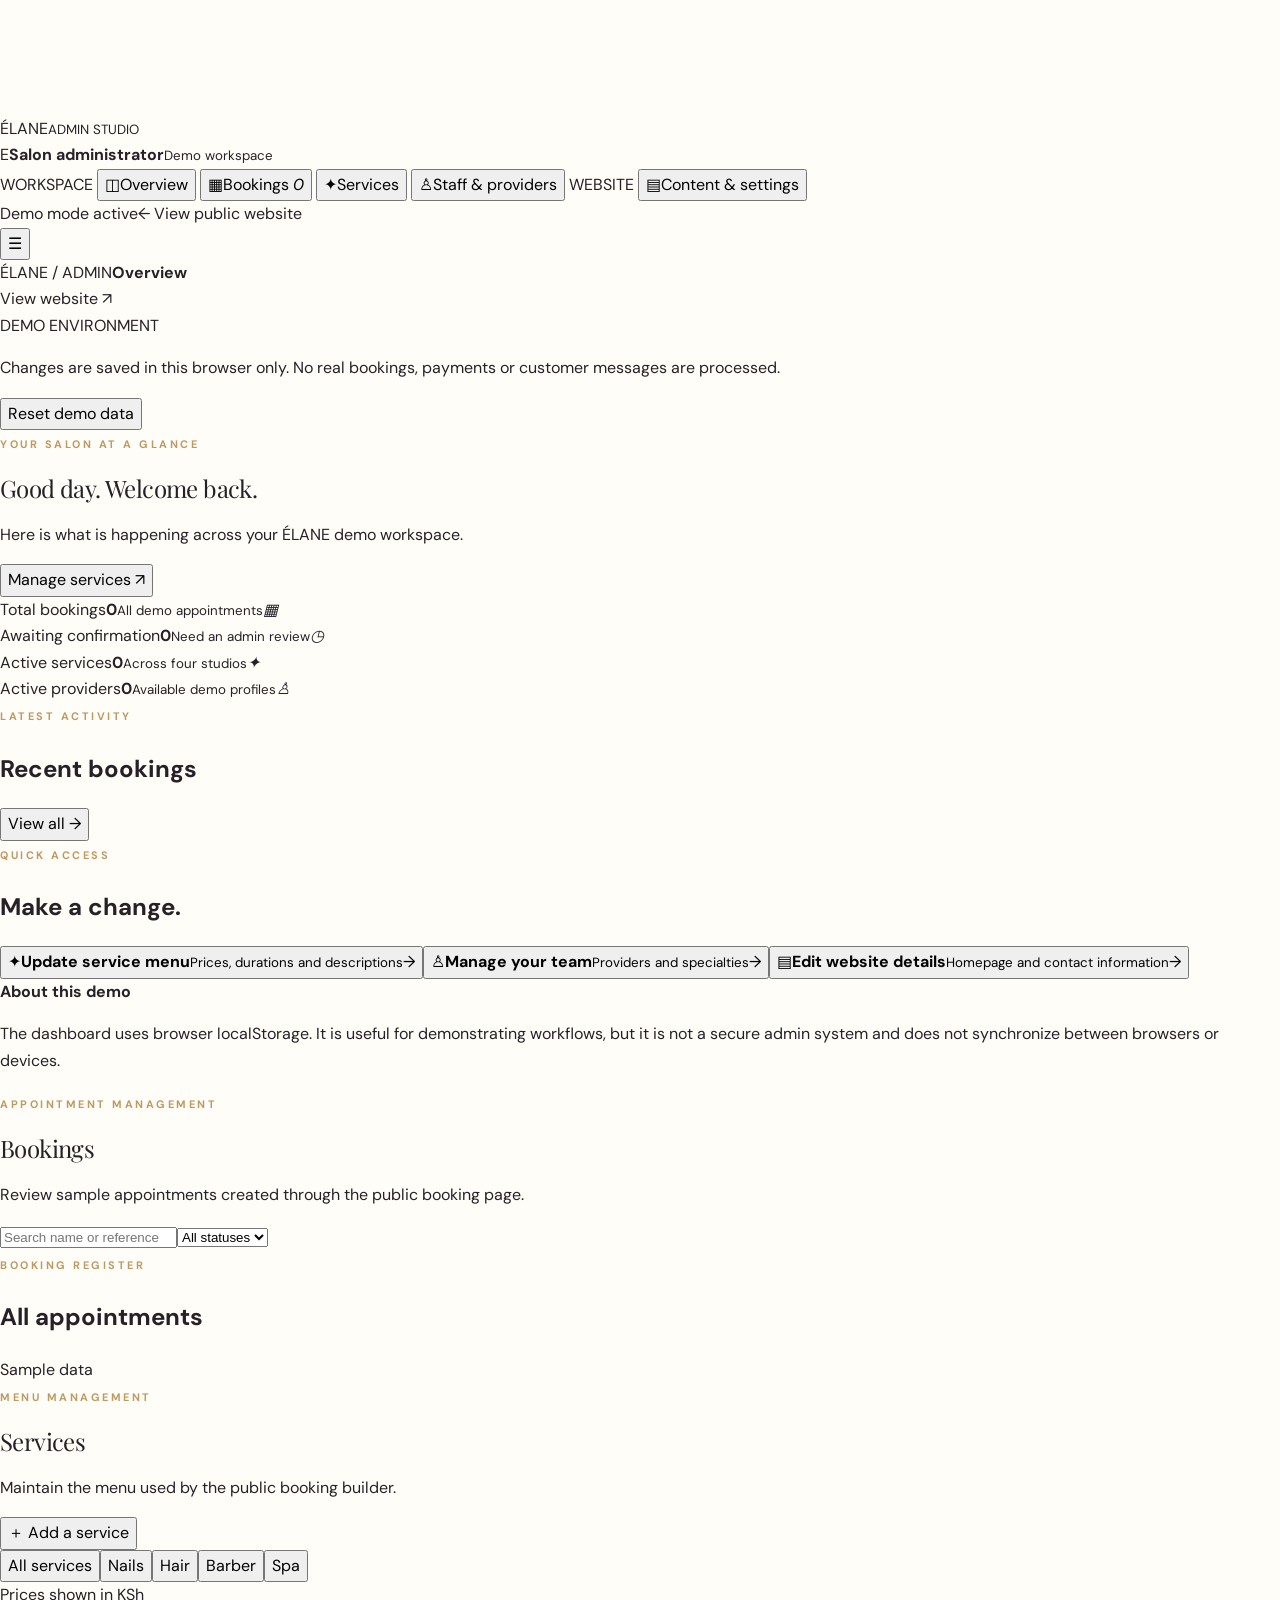
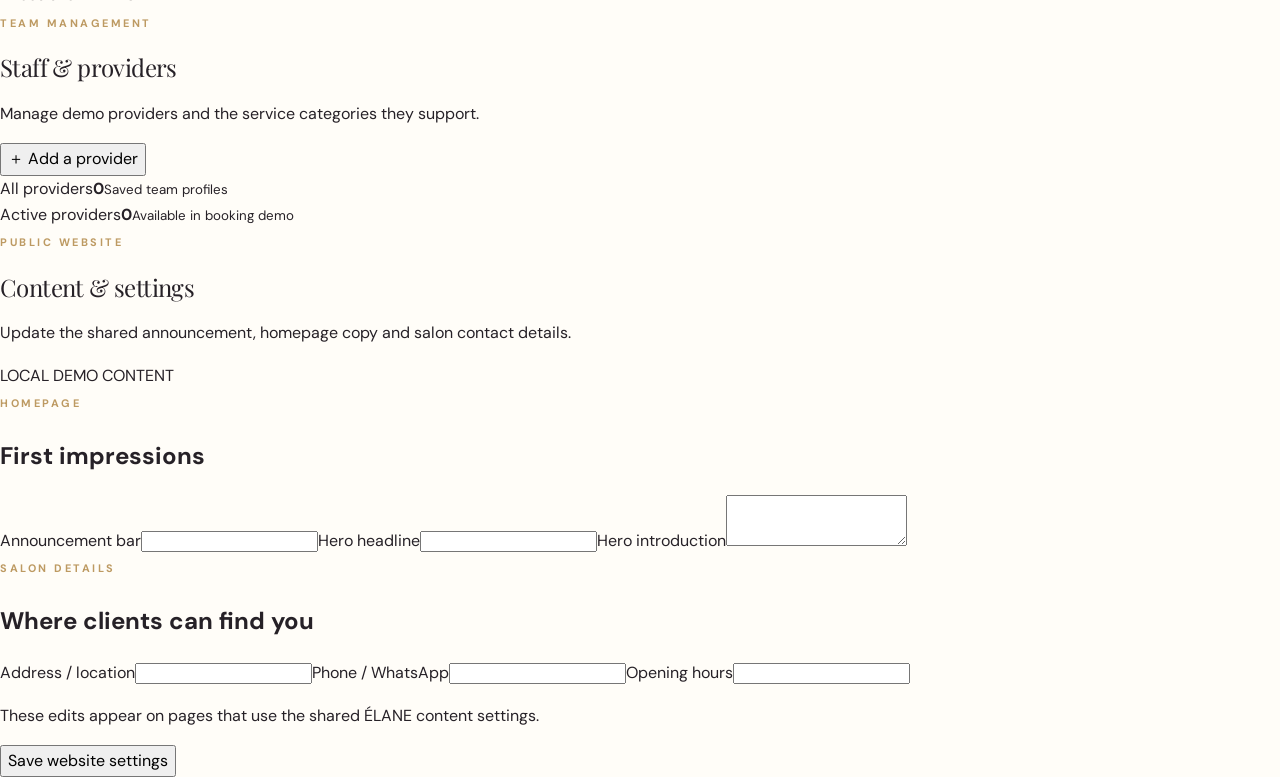
==== admin.html @ 4b51eb9d "Add ÉLANE admin dashboard demo" ====
<!doctype html>
<html lang="en">
<head>
<meta charset="utf-8"><meta name="viewport" content="width=device-width,initial-scale=1"><meta name="theme-color" content="#17151a">
<meta name="description" content="ÉLANE administration demo."><title>Admin Studio | ÉLANE</title>
<link rel="preconnect" href="https://fonts.googleapis.com"><link rel="preconnect" href="https://fonts.gstatic.com" crossorigin>
<link rel="stylesheet" href="assets/site.css"><link rel="stylesheet" href="assets/admin.css">
</head>
<body class="admin-body">
<div class="admin-frame">
<aside class="admin-sidebar" id="admin-sidebar">
<a class="admin-brand" href="index.html">ÉLANE<small>ADMIN STUDIO</small></a>
<div class="admin-profile"><span class="admin-avatar">E</span><span><strong>Salon administrator</strong><small>Demo workspace</small></span></div>
<nav class="admin-nav" aria-label="Admin navigation">
<span class="admin-nav-label">WORKSPACE</span>
<button class="admin-nav-link active" data-view="overview"><span>◫</span>Overview</button>
<button class="admin-nav-link" data-view="bookings"><span>▦</span>Bookings <i id="pending-nav-count">0</i></button>
<button class="admin-nav-link" data-view="services"><span>✦</span>Services</button>
<button class="admin-nav-link" data-view="staff"><span>♙</span>Staff & providers</button>
<span class="admin-nav-label">WEBSITE</span>
<button class="admin-nav-link" data-view="content"><span>▤</span>Content & settings</button>
</nav>
<div class="admin-sidebar-bottom"><span class="demo-status"><i></i> Demo mode active</span><a href="index.html">← View public website</a></div>
</aside>
<main class="admin-main">
<header class="admin-topbar"><button class="admin-mobile-toggle" id="admin-mobile-toggle" aria-label="Open admin menu">☰</button><div><span class="admin-breadcrumb">ÉLANE / ADMIN</span><strong id="page-title">Overview</strong></div><div class="admin-top-actions"><span class="admin-date" id="today-label"></span><a class="admin-view-site" href="index.html">View website ↗</a></div></header>
<div class="admin-content">
<div class="admin-demo-banner"><span>DEMO ENVIRONMENT</span><p>Changes are saved in this browser only. No real bookings, payments or customer messages are processed.</p><button id="reset-demo" type="button">Reset demo data</button></div>
<section class="admin-view active" id="view-overview">
<div class="admin-heading"><div><span class="eyebrow">YOUR SALON AT A GLANCE</span><h1 class="serif">Good day. Welcome back.</h1><p>Here is what is happening across your ÉLANE demo workspace.</p></div><button class="admin-primary" data-go="services">Manage services <span>↗</span></button></div>
<div class="admin-stat-grid">
<article class="admin-stat"><span>Total bookings</span><strong id="stat-bookings">0</strong><small>All demo appointments</small><i>▦</i></article>
<article class="admin-stat"><span>Awaiting confirmation</span><strong id="stat-pending">0</strong><small>Need an admin review</small><i>◷</i></article>
<article class="admin-stat"><span>Active services</span><strong id="stat-services">0</strong><small>Across four studios</small><i>✦</i></article>
<article class="admin-stat"><span>Active providers</span><strong id="stat-staff">0</strong><small>Available demo profiles</small><i>♙</i></article>
</div>
<div class="admin-overview-grid"><article class="admin-panel"><div class="admin-panel-head"><div><span class="eyebrow">LATEST ACTIVITY</span><h2>Recent bookings</h2></div><button class="admin-text-button" data-go="bookings">View all →</button></div><div id="recent-bookings" class="admin-table-wrap"></div></article>
<article class="admin-panel admin-quick-panel"><span class="eyebrow">QUICK ACCESS</span><h2>Make a change.</h2><button data-go="services"><span>✦</span><span><strong>Update service menu</strong><small>Prices, durations and descriptions</small></span>→</button><button data-go="staff"><span>♙</span><span><strong>Manage your team</strong><small>Providers and specialties</small></span>→</button><button data-go="content"><span>▤</span><span><strong>Edit website details</strong><small>Homepage and contact information</small></span>→</button></article></div>
<div class="admin-note"><strong>About this demo</strong><p>The dashboard uses browser localStorage. It is useful for demonstrating workflows, but it is not a secure admin system and does not synchronize between browsers or devices.</p></div>
</section>
<section class="admin-view" id="view-bookings">
<div class="admin-heading"><div><span class="eyebrow">APPOINTMENT MANAGEMENT</span><h1 class="serif">Bookings</h1><p>Review sample appointments created through the public booking page.</p></div><div class="admin-heading-actions"><input id="booking-search" class="admin-search" type="search" placeholder="Search name or reference" aria-label="Search bookings"><select id="booking-filter" class="admin-select" aria-label="Filter bookings"><option value="all">All statuses</option><option value="Pending">Pending</option><option value="Confirmed">Confirmed</option><option value="Cancelled">Cancelled</option></select></div></div>
<article class="admin-panel"><div class="admin-panel-head"><div><span class="eyebrow">BOOKING REGISTER</span><h2>All appointments <small id="booking-count"></small></h2></div><span class="admin-inline-note">Sample data</span></div><div id="bookings-table" class="admin-table-wrap"></div></article>
</section>
<section class="admin-view" id="view-services">
<div class="admin-heading"><div><span class="eyebrow">MENU MANAGEMENT</span><h1 class="serif">Services</h1><p>Maintain the menu used by the public booking builder.</p></div><button class="admin-primary" id="add-service">＋ Add a service</button></div>
<div class="admin-filter-row"><div class="admin-category-filters" id="service-filters"><button class="selected" data-category="All">All services</button><button data-category="Nails">Nails</button><button data-category="Hair">Hair</button><button data-category="Barber">Barber</button><button data-category="Spa">Spa</button></div><span class="admin-inline-note">Prices shown in KSh</span></div>
<article class="admin-panel"><div id="services-list" class="admin-record-list"></div></article>
</section>
<section class="admin-view" id="view-staff">
<div class="admin-heading"><div><span class="eyebrow">TEAM MANAGEMENT</span><h1 class="serif">Staff & providers</h1><p>Manage demo providers and the service categories they support.</p></div><button class="admin-primary" id="add-staff">＋ Add a provider</button></div>
<div class="admin-stat-grid staff-summary"><article class="admin-stat"><span>All providers</span><strong id="staff-total">0</strong><small>Saved team profiles</small></article><article class="admin-stat"><span>Active providers</span><strong id="staff-active">0</strong><small>Available in booking demo</small></article></div>
<article class="admin-panel"><div id="staff-list" class="admin-record-list"></div></article>
</section>
<section class="admin-view" id="view-content">
<div class="admin-heading"><div><span class="eyebrow">PUBLIC WEBSITE</span><h1 class="serif">Content & settings</h1><p>Update the shared announcement, homepage copy and salon contact details.</p></div><span class="admin-saved-label" id="settings-saved">LOCAL DEMO CONTENT</span></div>
<form id="settings-form" class="admin-panel admin-settings-form">
<div class="admin-form-section"><span class="eyebrow">HOMEPAGE</span><h2>First impressions</h2><label>Announcement bar<input name="announcement" maxlength="140" required></label><label>Hero headline<input name="homeHeadline" maxlength="100" required></label><label>Hero introduction<textarea name="homeIntro" rows="3" maxlength="280" required></textarea></label></div>
<div class="admin-form-section"><span class="eyebrow">SALON DETAILS</span><h2>Where clients can find you</h2><div class="admin-form-grid"><label>Address / location<input name="address" maxlength="120" required></label><label>Phone / WhatsApp<input name="phone" maxlength="40" required></label><label class="wide">Opening hours<input name="hours" maxlength="100" required></label></div></div>
<div class="admin-form-actions"><p>These edits appear on pages that use the shared ÉLANE content settings.</p><button class="admin-primary" type="submit">Save website settings</button></div>
</form>
</section>
</div>
</main>
</div>
<div class="admin-modal-backdrop" id="admin-modal" hidden><section class="admin-modal" role="dialog" aria-modal="true" aria-labelledby="modal-title"><div class="admin-modal-head"><div><span class="eyebrow">ÉLANE MANAGEMENT</span><h2 id="modal-title">Add service</h2></div><button id="modal-close" class="admin-icon-button" aria-label="Close dialog">×</button></div><form id="record-form"><div id="record-fields" class="admin-form-grid"></div><label class="admin-checkbox"><input type="checkbox" name="active" checked> Active and visible in the public booking menu</label><div class="admin-form-actions"><button type="button" class="admin-secondary" id="modal-cancel">Cancel</button><button type="submit" class="admin-primary">Save changes</button></div></form></section></div>
<div class="admin-toast" id="admin-toast" role="status" aria-live="polite"></div>
<script src="assets/store.js"></script><script src="assets/admin.js" defer></script>
</body></html>
---- assets/site.css ----
@import url('https://fonts.googleapis.com/css2?family=DM+Sans:wght@400;500;600;700&family=Playfair+Display:wght@400;500;600;700&display=swap');
:root{--night:#17151a;--plum:#352433;--wine:#623d50;--gold:#bd9a62;--gold-light:#dfc99f;--ivory:#f7f2e9;--paper:#fffdf8;--ink:#262127;--muted:#756d72;--line:#35243320;--serif:'Playfair Display',Georgia,serif;--sans:'DM Sans',Arial,sans-serif;--radius:28px;--shadow:0 22px 60px #21172214}
*{box-sizing:border-box}html{scroll-behavior:smooth;scroll-padding-top:105px}body{margin:0;background:var(--paper);color:var(--ink);font:16px/1.65 var(--sans);-webkit-font-smoothing:antialiased}body.menu-open{overflow:hidden}a{color:inherit;text-decoration:none}button{font:inherit;cursor:pointer}img{display:block;max-width:100%}.wrap{width:min(1180px,calc(100% - 48px));margin:auto}.eyebrow{font-size:.68rem;letter-spacing:.23em;text-transform:uppercase;color:var(--gold);font-weight:700}.serif{font-family:var(--serif);font-weight:400;line-height:1.08;letter-spacing:-.025em}.announcement{background:var(--night);color:var(--gold-light);text-align:center;padding:9px 15px;font-size:.64rem;letter-spacing:.19em;text-transform:uppercase}.site-header{position:sticky;top:0;z-index:50;background:#fffdf8ed;backdrop-filter:blur(18px);border-bottom:1px solid var(--line)}.nav{height:84px;display:flex;align-items:center;justify-content:space-between;gap:24px}.brand{display:inline-flex;flex-direction:column;align-items:center;color:var(--plum);font:1.62rem/.95 var(--serif);letter-spacing:.16em;white-space:nowrap}.brand small{font:600 .48rem/1.8 var(--sans);letter-spacing:.34em;color:var(--gold);margin-left:.3em}.nav-links{display:flex;align-items:center;gap:clamp(15px,2.2vw,30px)}.nav-links a{font-size:.76rem;color:#554d54;transition:color .25s}.nav-links a:hover,.nav-links a[aria-current=page]{color:var(--gold)}.nav-actions{display:flex;align-items:center;gap:12px}.menu-toggle{display:none;width:46px;height:46px;border:1px solid var(--line);border-radius:50%;background:transparent;color:var(--plum);font-size:1.15rem}.btn{display:inline-flex;align-items:center;justify-content:center;gap:11px;min-height:50px;padding:13px 23px;border:1px solid var(--plum);border-radius:999px;background:var(--plum);color:#fffaf2;font-size:.69rem;font-weight:700;letter-spacing:.12em;text-transform:uppercase;transition:transform .35s,background .35s,border-color .35s,box-shadow .35s}.btn:hover{transform:translateY(-3px);background:var(--wine);border-color:var(--wine);box-shadow:0 12px 25px #35243320}.btn.light{background:var(--ivory);border-color:var(--ivory);color:var(--plum)}.btn.light:hover{background:#fff}.btn.ghost{background:transparent;color:var(--plum)}.btn.ghost:hover{background:var(--plum);color:white}.btn.gold{background:var(--gold);border-color:var(--gold);color:var(--night)}.btn.gold:hover{background:var(--gold-light);border-color:var(--gold-light)}.arrow{font-size:1rem;line-height:1}
.hero{position:relative;overflow:hidden;background:var(--plum);color:var(--ivory);border-radius:0 0 46px 46px}.hero-grid{display:grid;grid-template-columns:1fr 1fr;min-height:670px}.hero-copy{padding:100px max(35px,calc((100vw - 1180px)/2));padding-right:55px;display:flex;flex-direction:column;align-items:flex-start;justify-content:center;position:relative;z-index:2}.hero h1{font-size:clamp(3.7rem,6.2vw,6.6rem);max-width:650px;margin:20px 0 24px}.hero h1 em{color:var(--gold-light);font-weight:400}.hero-copy>p{max-width:470px;color:#e2d8d8;font-size:.96rem;margin:0 0 31px}.hero-actions{display:flex;gap:12px;flex-wrap:wrap}.hero-kicker{margin-top:42px;color:#d2c2c9;font-size:.67rem;letter-spacing:.16em;text-transform:uppercase}.hero-image{position:relative;min-height:600px;background-size:cover;background-position:center}.hero-image:after{content:'';position:absolute;inset:0;background:linear-gradient(90deg,var(--plum) 0%,transparent 24%),linear-gradient(0deg,#1c15201a,#1c15201a)}.hero-image img{width:100%;height:100%;object-fit:cover}.hero-orb{position:absolute;width:360px;height:360px;border:1px solid #dfc99f50;border-radius:50%;right:-145px;top:-155px;pointer-events:none}
.trust-strip{background:var(--ivory);margin-top:-1px}.trust-grid{display:grid;grid-template-columns:repeat(3,1fr);padding:27px 0;text-align:center}.trust-grid>div+div{border-left:1px solid var(--line)}.trust-grid strong{display:block;font:1.2rem var(--serif);color:var(--plum)}.trust-grid span{font-size:.62rem;letter-spacing:.14em;text-transform:uppercase;color:var(--muted)}
.section{padding:100px 0}.section.compact{padding:72px 0}.section-head{text-align:center;max-width:700px;margin:0 auto 48px}.section-head h2{font-size:clamp(2.65rem,4.8vw,4.3rem);color:var(--plum);margin:13px 0 17px}.section-head p{color:var(--muted);margin:0 auto;max-width:570px}.split{display:grid;grid-template-columns:1fr 1fr;gap:clamp(40px,7vw,95px);align-items:center}.photo-frame{overflow:hidden;border-radius:38px;min-height:490px;background:#e6dcd0;box-shadow:var(--shadow)}.photo-frame img{width:100%;height:100%;min-height:490px;object-fit:cover;transition:transform 1.1s cubic-bezier(.2,.7,.2,1)}.photo-frame:hover img{transform:scale(1.045)}.copy-block h2{font-size:clamp(2.6rem,4.4vw,4.2rem);color:var(--plum);margin:14px 0 20px}.copy-block p{color:var(--muted)}.copy-block .btn{margin-top:18px}.service-grid{display:grid;grid-template-columns:repeat(3,1fr);gap:22px}.service-card{overflow:hidden;background:var(--ivory);border-radius:var(--radius);transition:transform .45s,box-shadow .45s}.service-card:hover{transform:translateY(-7px);box-shadow:var(--shadow)}.service-card .image{height:270px;overflow:hidden;background:#e5d9ce}.service-card img{width:100%;height:100%;object-fit:cover;transition:transform .8s}.service-card:hover img{transform:scale(1.06)}.service-content{padding:26px 27px 29px}.service-content h3{font:1.7rem var(--serif);color:var(--plum);margin:0 0 9px}.service-content p{font-size:.82rem;color:var(--muted);margin:0 0 18px}.text-link{display:inline-flex;align-items:center;gap:9px;color:var(--wine);font-size:.68rem;font-weight:700;letter-spacing:.12em;text-transform:uppercase}.text-link span{transition:transform .3s}.text-link:hover span{transform:translateX(5px)}
.dark-panel{background:var(--night);color:var(--ivory);border-radius:44px;padding:82px 42px}.dark-panel .section-head h2{color:var(--ivory)}.dark-panel .section-head p{color:#c6bbc3}.dark-panel .service-card{background:#29232b}.dark-panel .service-content h3{color:var(--ivory)}.dark-panel .service-content p{color:#c6bbc3}.dark-panel .text-link{color:var(--gold-light)}.gold-rule{width:54px;height:1px;background:var(--gold);margin:22px 0}
.page-hero{background:var(--plum);color:var(--ivory);padding:88px 0 94px;border-radius:0 0 42px 42px;position:relative;overflow:hidden}.page-hero:after{content:'✦';position:absolute;right:8%;top:8%;font:clamp(9rem,20vw,18rem) var(--serif);color:#dfc99f12}.page-hero .wrap{position:relative;z-index:1}.page-hero h1{font-size:clamp(3.2rem,6vw,5.9rem);max-width:800px;margin:15px 0 18px}.page-hero p{max-width:610px;color:#e0d6dc;margin:0}.crumb{font-size:.66rem;letter-spacing:.13em;text-transform:uppercase;color:var(--gold-light)}.crumb a{color:#e4d8dd}.intro-band{background:var(--ivory);padding:28px 0}.intro-band p{max-width:900px;margin:0 auto;text-align:center;color:var(--muted);font-size:.88rem}
.feature-list{display:grid;grid-template-columns:repeat(2,1fr);gap:18px;margin-top:28px}.feature-item{display:flex;gap:14px;align-items:flex-start;padding:18px;background:var(--ivory);border-radius:20px}.feature-icon{width:38px;height:38px;flex:0 0 38px;border-radius:50%;display:grid;place-items:center;background:#dfc99f55;color:var(--wine)}.feature-item strong{display:block;font:1.08rem var(--serif);color:var(--plum)}.feature-item span{display:block;color:var(--muted);font-size:.76rem}
.gallery{display:grid;grid-template-columns:1.2fr .8fr .8fr;gap:16px}.gallery img{width:100%;height:270px;object-fit:cover;border-radius:24px}.gallery img:first-child{height:100%;min-height:270px;grid-row:span 2}
.location-card{background:var(--ivory);padding:38px;border-radius:32px}.location-card h3{font:1.9rem var(--serif);color:var(--plum);margin:0 0 10px}.location-card p{color:var(--muted)}.map-link{display:flex;align-items:center;justify-content:center;min-height:300px;border-radius:32px;background:linear-gradient(135deg,#352433,#624454);color:var(--ivory);text-align:center;padding:30px}.map-link .map-inner{max-width:350px}.map-link strong{display:block;font:2rem var(--serif);margin:10px 0}.map-link p{color:#e0d6dc;font-size:.83rem}
.cta-band{padding:88px 24px;text-align:center;background:var(--ivory);border-radius:40px}.cta-band h2{font-size:clamp(2.5rem,4.5vw,4.1rem);color:var(--plum);margin:13px 0}.cta-band p{max-width:590px;margin:0 auto 27px;color:var(--muted)}
.site-footer{margin-top:100px;background:var(--night);color:var(--ivory);padding:66px 0 24px}.footer-grid{display:grid;grid-template-columns:1.5fr 1fr 1fr;gap:45px}.footer-brand{color:var(--ivory)}.footer-grid p{max-width:330px;color:#bfb4bc;font-size:.8rem}.footer-grid h4{font-size:.65rem;letter-spacing:.17em;text-transform:uppercase;color:var(--gold-light);margin:5px 0 18px}.footer-links{display:grid;gap:10px}.footer-links a{font-size:.8rem;color:#d0c7cd;transition:color .25s}.footer-links a:hover{color:var(--gold-light)}.footer-bottom{display:flex;justify-content:space-between;gap:15px;border-top:1px solid #ffffff24;margin-top:48px;padding-top:19px;color:#a99da6;font-size:.65rem}
.reveal{opacity:0;transform:translateY(24px);transition:opacity .8s ease,transform .8s cubic-bezier(.2,.7,.2,1)}.reveal.visible{opacity:1;transform:translateY(0)}.delay-1{transition-delay:.12s}.delay-2{transition-delay:.22s}
@media(prefers-reduced-motion:reduce){*,*:before,*:after{scroll-behavior:auto!important;animation-duration:.01ms!important;transition-duration:.01ms!important}.reveal{opacity:1;transform:none}}
@media(max-width:900px){.dark-panel{padding-left:28px;padding-right:28px}.nav{height:76px}.menu-toggle{display:grid;place-items:center}.nav-actions>.btn{display:none}.nav-links{display:none;position:fixed;inset:76px 0 auto;background:var(--paper);padding:25px 28px 32px;box-shadow:0 20px 35px #17151a18;flex-direction:column;align-items:flex-start;gap:19px}.nav-links.open{display:flex}.nav-links a{font-size:.95rem}.hero-grid{grid-template-columns:1fr}.hero-copy{padding:76px 40px 70px}.hero-image{min-height:430px;grid-row:1}.hero-image:after{background:linear-gradient(0deg,var(--plum) 0%,transparent 35%)}.split{gap:40px}.service-grid{grid-template-columns:repeat(2,1fr)}.footer-grid{grid-template-columns:1.3fr 1fr}.footer-grid>div:first-child{grid-column:1/-1}}
@media(max-width:620px){.wrap{width:calc(100% - 34px)}.announcement{font-size:.55rem;letter-spacing:.12em}.nav{height:70px}.nav-links{inset:70px 0 auto}.brand{font-size:1.45rem}.hero{border-radius:0 0 28px 28px}.hero-copy{padding:55px 23px 58px}.hero h1{font-size:clamp(3.25rem,15vw,4.6rem)}.hero-copy>p{font-size:.88rem}.hero-image{min-height:300px}.hero-actions{width:100%}.hero-actions .btn{flex:1}.trust-grid{padding:21px 0;grid-template-columns:1fr;gap:14px}.trust-grid>div+div{border:0;border-top:1px solid var(--line);padding-top:13px}.section{padding:72px 0}.section.compact{padding:55px 0}.section-head{margin-bottom:32px}.section-head h2{font-size:2.7rem}.split{grid-template-columns:1fr;gap:30px}.photo-frame,.photo-frame img{min-height:330px}.copy-block h2{font-size:2.8rem}.service-grid{grid-template-columns:1fr;gap:17px}.service-card .image{height:235px}.service-content{padding:22px}.dark-panel{padding:60px 18px;border-radius:28px}.page-hero{padding:66px 0 70px;border-radius:0 0 28px 28px}.page-hero h1{font-size:3.3rem}.feature-list{grid-template-columns:1fr}.gallery{grid-template-columns:1fr 1fr;gap:10px}.gallery img{height:170px;border-radius:17px}.gallery img:first-child{grid-column:span 2;grid-row:auto;height:240px;min-height:0}.location-card{padding:27px}.map-link{min-height:260px;border-radius:24px}.cta-band{padding:62px 21px;border-radius:26px}.footer-grid{grid-template-columns:1fr;gap:30px}.footer-grid>div:first-child{grid-column:auto}.site-footer{margin-top:70px;padding-top:52px}.footer-bottom{display:block;line-height:2.2}.btn{padding:12px 17px;font-size:.63rem;min-height:47px}}

/* Fixed site chrome, consistent components and accessible interaction */
:root{--header-height:84px;--announcement-height:32px}
body{padding-top:calc(var(--header-height) + var(--announcement-height))}
.announcement{position:fixed;inset:0 0 auto;z-index:61;height:var(--announcement-height);display:flex;align-items:center;justify-content:center}
.site-header{position:fixed;top:var(--announcement-height);left:0;right:0;z-index:60}
.skip-link{position:fixed;top:8px;left:12px;z-index:1000;padding:12px 18px;border-radius:999px;background:var(--gold-light);color:var(--night);font-weight:700;transform:translateY(-160%);transition:transform .2s}
.skip-link:focus{transform:translateY(0)}
:focus-visible{outline:3px solid var(--gold);outline-offset:4px}
.nav-links a{padding:10px 0}
.btn,.menu-toggle{min-height:48px}
.page-hero{isolation:isolate;background:radial-gradient(ellipse at 85% 15%,#bd9a6230 0,transparent 35%),linear-gradient(120deg,#352433,#493344 65%,#2a202c)}
.page-hero:before{content:"";position:absolute;inset:auto -5% -65% 45%;height:340px;border:1px solid #dfc99f24;border-radius:50%;transform:rotate(-18deg);z-index:-1}
.service-card,.feature-item,.location-card,.cta-band,.photo-frame,.map-link{box-shadow:0 12px 38px #2117220b}
.service-card:focus-within{outline:2px solid var(--gold);outline-offset:4px}
.text-link{min-height:44px}
.map-link .btn{pointer-events:none}
.contact-details{display:grid;grid-template-columns:repeat(3,minmax(0,1fr));gap:16px;margin-top:24px}
.contact-detail{padding:23px 24px;border:1px solid var(--line);border-radius:24px;background:var(--paper);min-width:0}
.contact-detail .eyebrow{display:block;margin-bottom:8px}
.contact-detail strong{display:block;color:var(--plum);font:1.15rem var(--serif);overflow-wrap:anywhere}
.contact-detail p{font-size:.76rem;margin:7px 0 0;color:var(--muted)}
.demo-note{margin-top:15px;font-size:.7rem!important;color:var(--muted)!important}
@media(max-width:900px){:root{--header-height:76px;--announcement-height:30px}.nav{height:var(--header-height)}.nav-links{top:calc(var(--announcement-height) + var(--header-height));inset-inline:0;max-height:calc(100dvh - var(--announcement-height) - var(--header-height));overflow-y:auto}.site-header{top:var(--announcement-height)}body{padding-top:calc(var(--header-height) + var(--announcement-height))}}
@media(max-width:620px){:root{--header-height:70px;--announcement-height:28px}.nav{height:var(--header-height)}.announcement{font-size:.52rem;letter-spacing:.1em}.nav-links{top:calc(var(--announcement-height) + var(--header-height));padding:20px 24px 26px}.contact-details{grid-template-columns:1fr}.contact-detail{padding:20px}.hero-image img{min-height:300px}}
@media(min-width:901px){.nav-links{gap:clamp(12px,1.8vw,25px)}.nav-links a{white-space:nowrap}}
@media(forced-colors:active){.btn,.service-card,.contact-detail{border:1px solid ButtonText}}

.image-unavailable{position:relative!important;isolation:isolate;background:radial-gradient(ellipse at 75% 20%,#bd9a6240,transparent 38%),linear-gradient(135deg,#352433,#765b68)!important;min-height:180px}
.image-unavailable:before{content:"ÉLANE";position:absolute;inset:0;display:grid;place-items:center;color:#dfc99f99;font:clamp(1.8rem,5vw,3.4rem) var(--serif);letter-spacing:.22em;z-index:1}
.image-unavailable:after{content:"";position:absolute;width:190px;height:190px;border:1px solid #dfc99f45;border-radius:50%;right:-55px;top:-85px;z-index:-1}

.home-service-grid{grid-template-columns:repeat(4,minmax(0,1fr))}
@media(max-width:1000px){.home-service-grid{grid-template-columns:repeat(2,minmax(0,1fr))}}
@media(max-width:620px){.home-service-grid{grid-template-columns:1fr}}
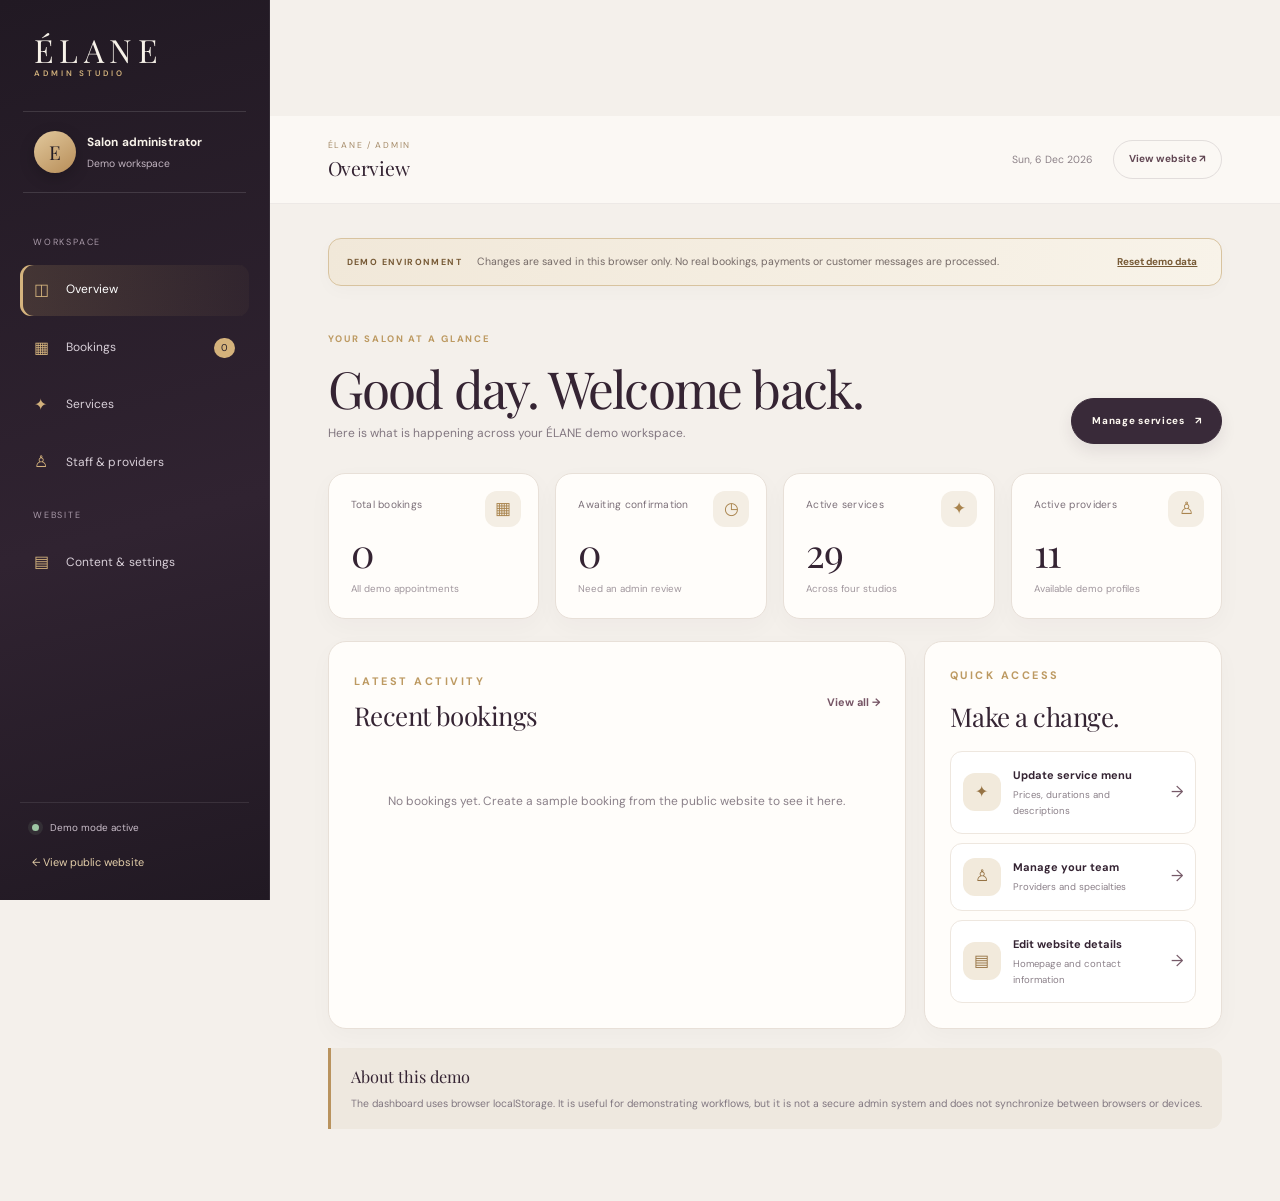
==== commit 305ed814: "Improve admin.html title and metadata; add site favicon" ====
--- a/admin.html
+++ b/admin.html
@@ -1,11 +1,11 @@
 <!doctype html>
 <html lang="en">
 <head>
-<meta charset="utf-8"><meta name="viewport" content="width=device-width,initial-scale=1"><meta name="theme-color" content="#17151a">
-<meta name="description" content="ÉLANE administration demo."><title>Admin Studio | ÉLANE</title>
+<meta charset="utf-8"><meta name="robots" content="noindex, nofollow"><meta name="viewport" content="width=device-width,initial-scale=1"><meta name="theme-color" content="#17151a">
+<meta name="description" content="Private administration interface for managing the ÉLANE website demo."><title>ÉLANE Admin Studio | Website Management Demo</title>
 <link rel="preconnect" href="https://fonts.googleapis.com"><link rel="preconnect" href="https://fonts.gstatic.com" crossorigin>
 <link rel="stylesheet" href="assets/site.css"><link rel="stylesheet" href="assets/admin.css">
-</head>
+<link rel="icon" type="image/svg+xml" href="assets/favicon.svg"></head>
 <body class="admin-body">
 <div class="admin-frame">
 <aside class="admin-sidebar" id="admin-sidebar">
--- a/assets/site.css
+++ b/assets/site.css
@@ -50,3 +50,44 @@
 .home-service-grid{grid-template-columns:repeat(4,minmax(0,1fr))}
 @media(max-width:1000px){.home-service-grid{grid-template-columns:repeat(2,minmax(0,1fr))}}
 @media(max-width:620px){.home-service-grid{grid-template-columns:1fr}}
+
+/* Mobile navigation: expand from the header instead of floating over the page. */
+@media(max-width:900px){
+  .site-header{isolation:isolate}
+  .nav{position:relative}
+  .nav-links{
+    position:absolute;
+    top:100%;
+    right:0;
+    bottom:auto;
+    left:0;
+    width:100%;
+    max-height:calc(100dvh - var(--announcement-height) - var(--header-height));
+    overflow-y:auto;
+    overscroll-behavior:contain;
+    padding:12px 24px 22px;
+    background:#fffdf8;
+    border-top:1px solid var(--line);
+    border-bottom:1px solid var(--line);
+    box-shadow:0 16px 24px #17151a12;
+    gap:0;
+    align-items:stretch;
+  }
+  .nav-links.open{display:flex}
+  .nav-links a{
+    display:flex;
+    align-items:center;
+    min-height:48px;
+    width:100%;
+    padding:12px 2px;
+    border-bottom:1px solid #35243310;
+    font-size:.86rem;
+  }
+  .nav-links a:last-child{border-bottom:0}
+  .nav-links a[aria-current=page]{color:var(--gold);font-weight:700}
+  .menu-toggle{flex:0 0 46px}
+}
+@media(max-width:620px){
+  .nav-links{padding:8px 18px 18px}
+  .nav-links a{min-height:46px;font-size:.82rem}
+}
--- a/assets/admin.css
+++ b/assets/admin.css
@@ -0,0 +1,146 @@
+@import url('https://fonts.googleapis.com/css2?family=DM+Sans:wght@400;500;600;700&family=Playfair+Display:wght@400;500;600;700&display=swap');
+.admin-body{background:#f6f3ef;color:#28232a;min-height:100vh}.admin-frame{min-height:100vh}.admin-sidebar{position:fixed;inset:0 auto 0 0;width:258px;background:#211b24;color:#f7f2e9;padding:27px 18px;display:flex;flex-direction:column;z-index:30}.admin-brand{display:flex;flex-direction:column;align-items:flex-start;padding:5px 13px 26px;color:#f7f2e9;font:1.75rem/.95 var(--serif);letter-spacing:.16em}.admin-brand small{font:600 .52rem/2 var(--sans);letter-spacing:.28em;color:#c6a675}.admin-profile{display:flex;align-items:center;gap:11px;padding:16px 12px;border-top:1px solid #ffffff18;border-bottom:1px solid #ffffff18}.admin-avatar{display:grid;place-items:center;width:39px;height:39px;border-radius:50%;background:#bd9a62;color:#211b24;font:1.2rem var(--serif)}.admin-profile strong,.admin-profile small{display:block}.admin-profile strong{font-size:.75rem}.admin-profile small{font-size:.65rem;color:#b8adb8;margin-top:3px}.admin-nav{display:grid;gap:5px;margin-top:27px}.admin-nav-label{font-size:.57rem;letter-spacing:.18em;color:#938693;padding:10px 12px 7px}.admin-nav-link{display:flex;align-items:center;gap:12px;width:100%;padding:12px;border:0;border-radius:12px;background:transparent;color:#d7ced7;text-align:left;font-size:.76rem;transition:background .2s,color .2s}.admin-nav-link>span{width:19px;color:#c5a474;font-size:1rem}.admin-nav-link:hover,.admin-nav-link.active{background:#ffffff12;color:#fff}.admin-nav-link.active{box-shadow:inset 3px 0 #c5a474}.admin-nav-link i{margin-left:auto;font-style:normal;font-size:.62rem;background:#bd9a62;color:#211b24;border-radius:99px;padding:2px 7px}.admin-sidebar-bottom{margin-top:auto;display:grid;gap:18px;padding:14px 12px 4px}.demo-status{font-size:.64rem;color:#c9bdc9}.demo-status i{display:inline-block;width:7px;height:7px;border-radius:50%;background:#8bc59c;margin-right:8px}.admin-sidebar-bottom a{font-size:.72rem;color:#e4d7c4}.admin-main{margin-left:258px;min-width:0}.admin-topbar{height:82px;display:flex;align-items:center;justify-content:space-between;gap:20px;padding:0 clamp(22px,4vw,58px);background:#fffdfa;border-bottom:1px solid #35243314;position:sticky;top:0;z-index:20}.admin-topbar>div:first-of-type{display:grid;gap:3px}.admin-breadcrumb{font-size:.56rem;letter-spacing:.16em;color:#a28a72}.admin-topbar strong{font:1.15rem var(--serif);color:#352433}.admin-top-actions{display:flex;align-items:center;gap:20px}.admin-date{font-size:.68rem;color:#817780}.admin-view-site{font-size:.68rem;font-weight:700;color:#765a68}.admin-mobile-toggle{display:none;border:1px solid #35243320;background:white;border-radius:11px;padding:9px 12px;color:#352433}.admin-content{max-width:1450px;margin:auto;padding:30px clamp(18px,4vw,58px) 65px}.admin-demo-banner{display:flex;align-items:center;gap:15px;padding:13px 16px;border:1px solid #bd9a6240;border-radius:14px;background:#f1e9db;margin-bottom:34px}.admin-demo-banner>span{font-size:.57rem;letter-spacing:.12em;font-weight:700;color:#795c37;white-space:nowrap}.admin-demo-banner p{font-size:.68rem;color:#6e6264;margin:0;flex:1}.admin-demo-banner button{border:0;background:transparent;color:#775c3d;font-size:.65rem;font-weight:700;text-decoration:underline}.admin-view{display:none}.admin-view.active{display:block;animation:adminIn .3s ease}@keyframes adminIn{from{opacity:0;transform:translateY(7px)}to{opacity:1;transform:none}}.admin-heading{display:flex;align-items:end;justify-content:space-between;gap:20px;margin-bottom:27px}.admin-heading h1{font-size:clamp(2.2rem,4vw,3.3rem);color:#352433;margin:8px 0}.admin-heading p{margin:0;color:#817780;font-size:.79rem}.admin-primary,.admin-secondary{display:inline-flex;align-items:center;justify-content:center;gap:10px;min-height:44px;padding:11px 18px;border:1px solid #352433;border-radius:999px;background:#352433;color:#fffaf2;font-size:.65rem;font-weight:700;letter-spacing:.04em;transition:transform .2s,background .2s}.admin-primary:hover{background:#623d50;transform:translateY(-2px)}.admin-secondary{background:white;color:#352433}.admin-stat-grid{display:grid;grid-template-columns:repeat(4,minmax(0,1fr));gap:15px;margin-bottom:22px}.admin-stat{position:relative;min-width:0;padding:21px;border:1px solid #35243312;border-radius:19px;background:#fffdfa;box-shadow:0 8px 24px #21172206}.admin-stat>span,.admin-stat small{display:block;color:#827780;font-size:.67rem}.admin-stat strong{display:block;color:#352433;font:2.2rem var(--serif);margin:9px 0 2px}.admin-stat>i{position:absolute;right:18px;top:18px;font-style:normal;color:#bd9a62;font-size:1.25rem}.admin-overview-grid{display:grid;grid-template-columns:minmax(0,1.55fr) minmax(250px,.8fr);gap:20px}.admin-panel{min-width:0;padding:23px;border:1px solid #35243312;border-radius:20px;background:#fffdfa;box-shadow:0 8px 24px #21172206}.admin-panel-head{display:flex;align-items:center;justify-content:space-between;gap:12px;margin-bottom:18px}.admin-panel h2{font:1.55rem var(--serif);color:#352433;margin:5px 0}.admin-panel h2 small{font: .7rem var(--sans);color:#92868f}.admin-text-button{border:0;background:transparent;color:#765a68;font-size:.68rem;font-weight:700}.admin-quick-panel{display:grid;align-content:start;gap:8px}.admin-quick-panel h2{margin-bottom:8px}.admin-quick-panel>button{display:flex;align-items:center;gap:12px;width:100%;padding:13px 11px;border:1px solid #35243312;border-radius:13px;background:#fff;text-align:left;color:#765a68}.admin-quick-panel>button>span:first-child{display:grid;place-items:center;width:34px;height:34px;border-radius:11px;background:#f3ecdf;color:#8a6a3e}.admin-quick-panel>button>span:nth-child(2){display:grid;gap:3px;flex:1}.admin-quick-panel strong{font-size:.7rem;color:#352433}.admin-quick-panel small{font-size:.61rem;color:#8b8089}.admin-quick-panel>button:hover{border-color:#bd9a6280;background:#fcfaf5}.admin-note{margin-top:20px;padding:17px 19px;border-left:3px solid #bd9a62;background:#f0ebe4;border-radius:0 13px 13px 0}.admin-note strong{font:1rem var(--serif);color:#352433}.admin-note p{font-size:.68rem;color:#817780;margin:4px 0 0}.admin-table-wrap{width:100%;overflow-x:auto}.admin-table{width:100%;border-collapse:collapse;min-width:570px}.admin-table th{text-align:left;padding:10px 12px;border-bottom:1px solid #35243316;color:#9a8c96;font-size:.56rem;letter-spacing:.1em;text-transform:uppercase}.admin-table td{padding:14px 12px;border-bottom:1px solid #3524330d;color:#514852;font-size:.69rem;vertical-align:middle}.admin-table tr:last-child td{border-bottom:0}.admin-table td strong{display:block;color:#352433;font-size:.72rem}.admin-table td small{display:block;color:#91858f;font-size:.61rem;margin-top:3px}.admin-status{display:inline-flex;padding:5px 9px;border-radius:99px;background:#f2ecdf;color:#775c3d;font-size:.58rem;font-weight:700}.admin-status.confirmed{background:#e9f2eb;color:#39724d}.admin-status.cancelled{background:#f5e9e9;color:#9a5555}.admin-row-actions{display:flex;gap:6px}.admin-row-actions button,.admin-record-actions button{border:1px solid #35243320;border-radius:8px;background:white;color:#765a68;padding:6px 9px;font-size:.6rem}.admin-row-actions button:hover,.admin-record-actions button:hover{background:#f4eee5}.admin-empty{padding:34px 15px;text-align:center;color:#8b8089;font-size:.75rem}.admin-heading-actions{display:flex;gap:9px;flex-wrap:wrap}.admin-search,.admin-select{min-height:42px;padding:9px 12px;border:1px solid #35243320;border-radius:11px;background:#fffdfa;color:#514852;font: .68rem var(--sans);max-width:100%}.admin-filter-row{display:flex;justify-content:space-between;align-items:center;gap:14px;flex-wrap:wrap;margin-bottom:16px}.admin-category-filters{display:flex;gap:7px;flex-wrap:wrap}.admin-category-filters button{padding:8px 13px;border:1px solid #35243320;border-radius:99px;background:transparent;color:#6f626c;font-size:.63rem}.admin-category-filters button.selected{background:#352433;color:white;border-color:#352433}.admin-inline-note{font-size:.62rem;color:#9a8c96}.admin-record-list{display:grid}.admin-record{display:flex;align-items:center;gap:15px;padding:16px 4px;border-bottom:1px solid #35243310}.admin-record:last-child{border-bottom:0}.admin-record-mark{display:grid;place-items:center;width:42px;height:42px;flex:0 0 42px;border-radius:14px;background:#f1e9db;color:#8a6a3e;font:1.1rem var(--serif)}.admin-record-main{flex:1;min-width:0}.admin-record-main strong{display:block;color:#352433;font:1.05rem var(--serif)}.admin-record-main p{margin:3px 0 0;color:#8b8089;font-size:.65rem;overflow-wrap:anywhere}.admin-record-meta{display:flex;gap:8px;align-items:center;flex-wrap:wrap}.admin-record-price{font:1.1rem var(--serif);color:#765a68;white-space:nowrap}.admin-record-actions{display:flex;gap:6px;flex-wrap:wrap}.admin-record-inactive{opacity:.58}.admin-pill{display:inline-block;padding:4px 8px;border-radius:99px;background:#f2ecdf;color:#795e3c;font-size:.56rem;font-weight:700}.admin-pill.inactive{background:#f1e8e8;color:#965d5d}.staff-summary{grid-template-columns:repeat(2,minmax(0,1fr));max-width:520px}.admin-settings-form{display:grid;gap:25px}.admin-form-section{display:grid;gap:15px}.admin-form-section h2{margin:0 0 2px}.admin-form-section>label,.admin-form-grid label{display:grid;gap:7px;color:#5f535d;font-size:.67rem;font-weight:700}.admin-form-grid{display:grid;grid-template-columns:repeat(2,minmax(0,1fr));gap:15px}.admin-form-grid .wide{grid-column:1/-1}.admin-form-grid input,.admin-form-grid select,.admin-form-grid textarea,.admin-form-section>label input,.admin-form-section>label textarea{width:100%;min-width:0;min-height:43px;padding:11px 12px;border:1px solid #35243320;border-radius:11px;background:#fff;color:#352433;font: .75rem var(--sans)}.admin-form-grid textarea,.admin-form-section textarea{resize:vertical}.admin-form-grid input:focus,.admin-form-grid select:focus,.admin-form-grid textarea:focus,.admin-form-section input:focus,.admin-form-section textarea:focus{outline:2px solid #bd9a62;outline-offset:2px}.admin-form-actions{display:flex;justify-content:space-between;align-items:center;gap:15px;padding-top:17px;border-top:1px solid #35243312}.admin-form-actions p{margin:0;color:#8b8089;font-size:.64rem}.admin-saved-label{font-size:.58rem;letter-spacing:.1em;color:#8a6a3e}.admin-modal-backdrop{position:fixed;inset:0;z-index:80;display:grid;place-items:center;padding:18px;background:#17151a99;backdrop-filter:blur(5px)}.admin-modal-backdrop[hidden]{display:none}.admin-modal{width:min(560px,100%);max-height:min(90vh,760px);overflow:auto;padding:25px;border-radius:22px;background:#fffdfa;box-shadow:0 25px 90px #17151a40}.admin-modal-head{display:flex;justify-content:space-between;align-items:start;margin-bottom:22px}.admin-modal-head h2{font:1.7rem var(--serif);color:#352433;margin:5px 0}.admin-icon-button{width:35px;height:35px;border:1px solid #35243320;border-radius:50%;background:white;color:#352433;font-size:1.25rem}.admin-checkbox{display:flex;align-items:center;gap:9px;margin-top:17px;color:#71646e;font-size:.67rem}.admin-checkbox input{accent-color:#352433}.admin-modal .admin-form-actions{justify-content:flex-end;margin-top:22px}.admin-toast{position:fixed;right:24px;bottom:24px;z-index:100;max-width:min(360px,calc(100% - 32px));padding:13px 17px;border-radius:13px;background:#211b24;color:white;font-size:.7rem;box-shadow:0 12px 35px #17151a35;opacity:0;transform:translateY(10px);pointer-events:none;transition:.25s}.admin-toast.show{opacity:1;transform:none}
+@media(max-width:1050px){.admin-stat-grid{grid-template-columns:repeat(2,minmax(0,1fr))}.admin-overview-grid{grid-template-columns:1fr}.admin-content{padding-left:25px;padding-right:25px}}
+@media(max-width:720px){.admin-sidebar{width:280px;transform:translateX(-105%);transition:transform .25s;box-shadow:15px 0 35px #17151a30}.admin-sidebar.open{transform:translateX(0)}.admin-main{margin-left:0}.admin-topbar{height:72px;padding:0 17px;justify-content:flex-start}.admin-mobile-toggle{display:block}.admin-top-actions{margin-left:auto}.admin-date{display:none}.admin-content{padding:21px 16px 45px}.admin-demo-banner{align-items:flex-start;flex-wrap:wrap;gap:7px 12px;margin-bottom:27px}.admin-demo-banner p{flex-basis:100%;order:3}.admin-heading{align-items:flex-start;flex-direction:column}.admin-heading h1{font-size:2.5rem}.admin-heading-actions{width:100%}.admin-search{flex:1;min-width:150px}.admin-stat-grid{gap:10px}.admin-stat{padding:16px}.admin-stat strong{font-size:1.9rem}.admin-panel{padding:17px}.admin-form-grid{grid-template-columns:1fr}.admin-form-grid .wide{grid-column:auto}.admin-form-actions{align-items:flex-start;flex-direction:column}.admin-modal{padding:20px}.admin-record{flex-wrap:wrap;gap:10px}.admin-record-main{min-width:calc(100% - 60px)}.admin-record-price{margin-left:52px}.admin-record-actions{margin-left:auto}.admin-top-actions{gap:0}.admin-view-site{font-size:.62rem}}
+@media(max-width:390px){.admin-stat-grid{grid-template-columns:1fr 1fr}.admin-stat{padding:13px}.admin-stat>span{font-size:.61rem}.admin-stat small{font-size:.58rem}.admin-stat strong{font-size:1.7rem}.admin-record-actions{width:100%;margin-left:52px}.admin-record-price{margin-left:52px}}
+@media(prefers-reduced-motion:reduce){.admin-view.active{animation:none}.admin-primary,.admin-toast,.admin-sidebar{transition:none}}
+
+
+/* ÉLANE Admin Studio — refined editorial dashboard */
+.admin-body{background:#f4f0eb;color:#29232a;font-family:var(--sans)}
+.admin-frame{background:#f4f0eb}
+.admin-sidebar{width:270px;padding:30px 20px 24px;background:linear-gradient(165deg,#211923 0%,#302331 58%,#211923 100%);border-right:1px solid #ffffff12}
+.admin-brand{font-size:2rem;padding:5px 14px 30px;letter-spacing:.19em}
+.admin-brand small{font-size:.5rem;letter-spacing:.36em;color:#d1b17c}
+.admin-profile{margin:0 3px;padding:19px 11px;border-top:1px solid #ffffff20;border-bottom:1px solid #ffffff20}
+.admin-avatar{width:42px;height:42px;background:linear-gradient(145deg,#e2c99d,#b78d58);box-shadow:0 5px 16px #0003}
+.admin-profile strong{font-size:.74rem;letter-spacing:.01em}
+.admin-profile small{color:#c0b3bf}
+.admin-nav{gap:7px;margin-top:29px}
+.admin-nav-label{padding:13px 13px 8px;color:#a99aa9;font-size:.56rem;letter-spacing:.2em}
+.admin-nav-link{min-height:46px;padding:12px 14px;border-radius:11px;color:#d8cfd8;font-size:.75rem;letter-spacing:.005em}
+.admin-nav-link>span{width:20px;color:#d2b17c}
+.admin-nav-link:hover{background:#ffffff0c}
+.admin-nav-link.active{background:linear-gradient(90deg,#bd9a6230,#bd9a620c);box-shadow:inset 3px 0 #d5b47e;color:#fff}
+.admin-nav-link i{background:#d4b27b;color:#271f28}
+.admin-sidebar-bottom{padding:17px 12px 4px;border-top:1px solid #ffffff18}
+.demo-status{font-size:.62rem}
+.demo-status i{background:#9dc6a3;box-shadow:0 0 0 4px #9dc6a31b}
+.admin-sidebar-bottom a{color:#e4cfaa;font-size:.68rem}
+.admin-main{margin-left:270px}
+.admin-topbar{height:88px;padding:0 clamp(24px,4.5vw,66px);background:#fbf9f5ed;backdrop-filter:blur(14px);border-bottom:1px solid #35243312}
+.admin-breadcrumb{font-size:.54rem;letter-spacing:.2em;color:#a58a68}
+.admin-topbar strong{font:1.22rem var(--serif);letter-spacing:-.015em}
+.admin-date{font-size:.65rem;color:#8c8087}
+.admin-view-site{padding:10px 15px;border:1px solid #35243320;border-radius:99px;color:#614653;font-size:.63rem;transition:.2s}
+.admin-view-site:hover{background:#352433;color:#fff}
+.admin-content{max-width:1530px;padding:34px clamp(22px,4.5vw,66px) 72px}
+.admin-demo-banner{position:relative;padding:14px 18px;border:1px solid #d8c39f;border-radius:13px;background:linear-gradient(100deg,#f1e8d9,#f8f3e9);box-shadow:0 5px 18px #21172206;margin-bottom:38px}
+.admin-demo-banner>span{font-size:.55rem;letter-spacing:.16em;color:#775a36}
+.admin-demo-banner p{font-size:.66rem;line-height:1.5;color:#756a67}
+.admin-demo-banner button{font-size:.62rem;color:#775a36}
+.admin-heading{align-items:flex-end;margin-bottom:29px}
+.admin-heading .eyebrow{font-size:.59rem;letter-spacing:.2em}
+.admin-heading h1{font-size:clamp(2.5rem,4vw,3.55rem);letter-spacing:-.035em;margin:10px 0 8px}
+.admin-heading p{font-size:.75rem;line-height:1.65;color:#827780}
+.admin-primary{min-height:46px;padding:12px 20px;background:#392a39;border-color:#392a39;box-shadow:0 7px 16px #35243318;font-size:.62rem;letter-spacing:.07em}
+.admin-primary:hover{background:#674653;border-color:#674653;box-shadow:0 10px 20px #35243322}
+.admin-stat-grid{gap:16px;margin-bottom:22px}
+.admin-stat{padding:23px 22px 21px;border:1px solid #e8e0d8;border-radius:17px;background:#fffdfa;box-shadow:0 8px 24px #35243308;transition:transform .25s,box-shadow .25s}
+.admin-stat:hover{transform:translateY(-3px);box-shadow:0 14px 30px #35243310}
+.admin-stat>span{font-size:.64rem;color:#7c7079;letter-spacing:.025em}
+.admin-stat strong{font-size:2.45rem;letter-spacing:-.035em;margin:12px 0 3px}
+.admin-stat small{font-size:.61rem;color:#a0969d}
+.admin-stat>i{display:grid;place-items:center;width:36px;height:36px;top:17px;right:17px;border-radius:12px;background:#f4eee4;color:#a9844e;font-size:1.05rem}
+.admin-overview-grid{gap:18px}
+.admin-panel{padding:25px;border:1px solid #e8e0d8;border-radius:18px;background:#fffdfa;box-shadow:0 8px 24px #35243307}
+.admin-panel-head{margin-bottom:20px}
+.admin-panel h2{font-size:1.62rem;letter-spacing:-.02em}
+.admin-text-button{padding:8px 0;color:#765565}
+.admin-quick-panel{gap:9px}
+.admin-quick-panel>button{padding:14px 12px;border-color:#eee7df;border-radius:12px;transition:transform .2s,border-color .2s,background .2s}
+.admin-quick-panel>button:hover{transform:translateX(3px);border-color:#d7c3a2;background:#fbf8f2}
+.admin-quick-panel>button>span:first-child{width:38px;height:38px;border-radius:12px;background:#f2eadc;color:#967344}
+.admin-quick-panel strong{font-size:.69rem}
+.admin-quick-panel small{font-size:.6rem}
+.admin-note{margin-top:19px;padding:17px 20px;background:#eee8df;border-left-color:#b9935e}
+.admin-note strong{font-size:1.02rem}
+.admin-note p{font-size:.65rem;line-height:1.65}
+.admin-table{min-width:600px}
+.admin-table th{padding:12px 13px;color:#9b8e94;font-size:.53rem;letter-spacing:.14em}
+.admin-table td{padding:15px 13px;font-size:.66rem}
+.admin-table td strong{font-size:.7rem}
+.admin-table td small{font-size:.59rem;line-height:1.5}
+.admin-status{padding:6px 10px;font-size:.55rem;letter-spacing:.02em}
+.admin-row-actions button,.admin-record-actions button{padding:7px 10px;border-color:#e5dcd3;border-radius:8px;font-size:.58rem;transition:.2s}
+.admin-row-actions button:hover,.admin-record-actions button:hover{background:#f2eadc;border-color:#d8c29e}
+.admin-search,.admin-select{min-height:44px;padding:10px 14px;border-color:#e3d9d0;border-radius:10px;background:#fffdfa;font-size:.65rem}
+.admin-search:focus,.admin-select:focus{outline:2px solid #bd9a62;outline-offset:2px}
+.admin-category-filters{gap:8px}
+.admin-category-filters button{padding:9px 15px;border-color:#e2d8cf;background:#fffdfa;font-size:.6rem;transition:.2s}
+.admin-category-filters button:hover{border-color:#bd9a62}
+.admin-category-filters button.selected{background:#392a39;border-color:#392a39;box-shadow:0 4px 12px #35243320}
+.admin-record{gap:16px;padding:18px 5px;border-color:#eee8e1}
+.admin-record-mark{width:44px;height:44px;flex-basis:44px;border-radius:13px;background:#f3ecdf;color:#987649}
+.admin-record-main strong{font-size:1.08rem}
+.admin-record-main p{font-size:.64rem;line-height:1.55}
+.admin-record-price{font-size:1.12rem;color:#6f4d5e}
+.admin-pill{padding:5px 9px;font-size:.53rem;letter-spacing:.025em}
+.staff-summary{gap:15px}
+.admin-settings-form{gap:28px;padding:29px}
+.admin-form-section{gap:16px}
+.admin-form-section h2{font-size:1.55rem}
+.admin-form-section>label,.admin-form-grid label{font-size:.64rem;letter-spacing:.01em}
+.admin-form-grid{gap:17px}
+.admin-form-grid input,.admin-form-grid select,.admin-form-grid textarea,.admin-form-section>label input,.admin-form-section>label textarea{min-height:46px;padding:12px 14px;border-color:#e4dbd3;border-radius:10px;background:#fffefa;font-size:.7rem}
+.admin-form-grid textarea,.admin-form-section textarea{line-height:1.6}
+.admin-form-actions{padding-top:21px;border-color:#eee7df}
+.admin-form-actions p{font-size:.62rem;line-height:1.55}
+.admin-saved-label{padding:8px 12px;border-radius:99px;background:#f1eadc;color:#876b42;font-size:.53rem;letter-spacing:.12em}
+.admin-modal{padding:28px;border:1px solid #eee5dc;border-radius:20px}
+.admin-modal-head h2{font-size:1.8rem}
+.admin-icon-button{transition:.2s}
+.admin-icon-button:hover{background:#f1eadc}
+.admin-toast{border:1px solid #ffffff20;background:#2b222d;padding:14px 18px;font-size:.66rem}
+.admin-mobile-toggle{border-color:#e3d9d0;border-radius:10px}
+.admin-mobile-toggle:hover{background:#f4eee6}
+:where(.admin-body) :focus-visible{outline:2px solid #bd9a62;outline-offset:3px}
+@media(max-width:1050px){
+ .admin-sidebar{width:245px}
+ .admin-main{margin-left:245px}
+ .admin-content{padding-left:24px;padding-right:24px}
+ .admin-stat{padding:19px}
+}
+@media(max-width:720px){
+ .admin-sidebar{width:min(300px,86vw);padding:25px 18px}
+ .admin-main{margin-left:0}
+ .admin-topbar{height:74px;padding:0 17px;gap:12px}
+ .admin-topbar strong{font-size:1.08rem}
+ .admin-content{padding:21px 15px 48px}
+ .admin-demo-banner{padding:13px 14px;margin-bottom:27px}
+ .admin-heading{gap:17px;margin-bottom:22px}
+ .admin-heading h1{font-size:2.55rem}
+ .admin-heading p{font-size:.71rem}
+ .admin-stat-grid{gap:10px}
+ .admin-stat{padding:16px 14px;border-radius:14px}
+ .admin-stat>i{width:30px;height:30px;top:12px;right:12px}
+ .admin-stat strong{font-size:2rem}
+ .admin-stat>span{font-size:.59rem}
+ .admin-stat small{font-size:.56rem}
+ .admin-panel{padding:17px;border-radius:15px}
+ .admin-panel h2{font-size:1.42rem}
+ .admin-overview-grid{gap:13px}
+ .admin-settings-form{padding:19px}
+ .admin-record{gap:11px}
+}
+@media(max-width:390px){
+ .admin-top-actions{display:none}
+ .admin-stat{padding:14px 11px}
+ .admin-stat>span{max-width:110px}
+ .admin-stat strong{font-size:1.8rem}
+ .admin-panel-head{align-items:flex-start}
+ .admin-record-price{font-size:1rem}
+}
+@media(prefers-reduced-motion:reduce){
+ .admin-stat,.admin-quick-panel>button,.admin-record-actions button{transition:none}
+}
